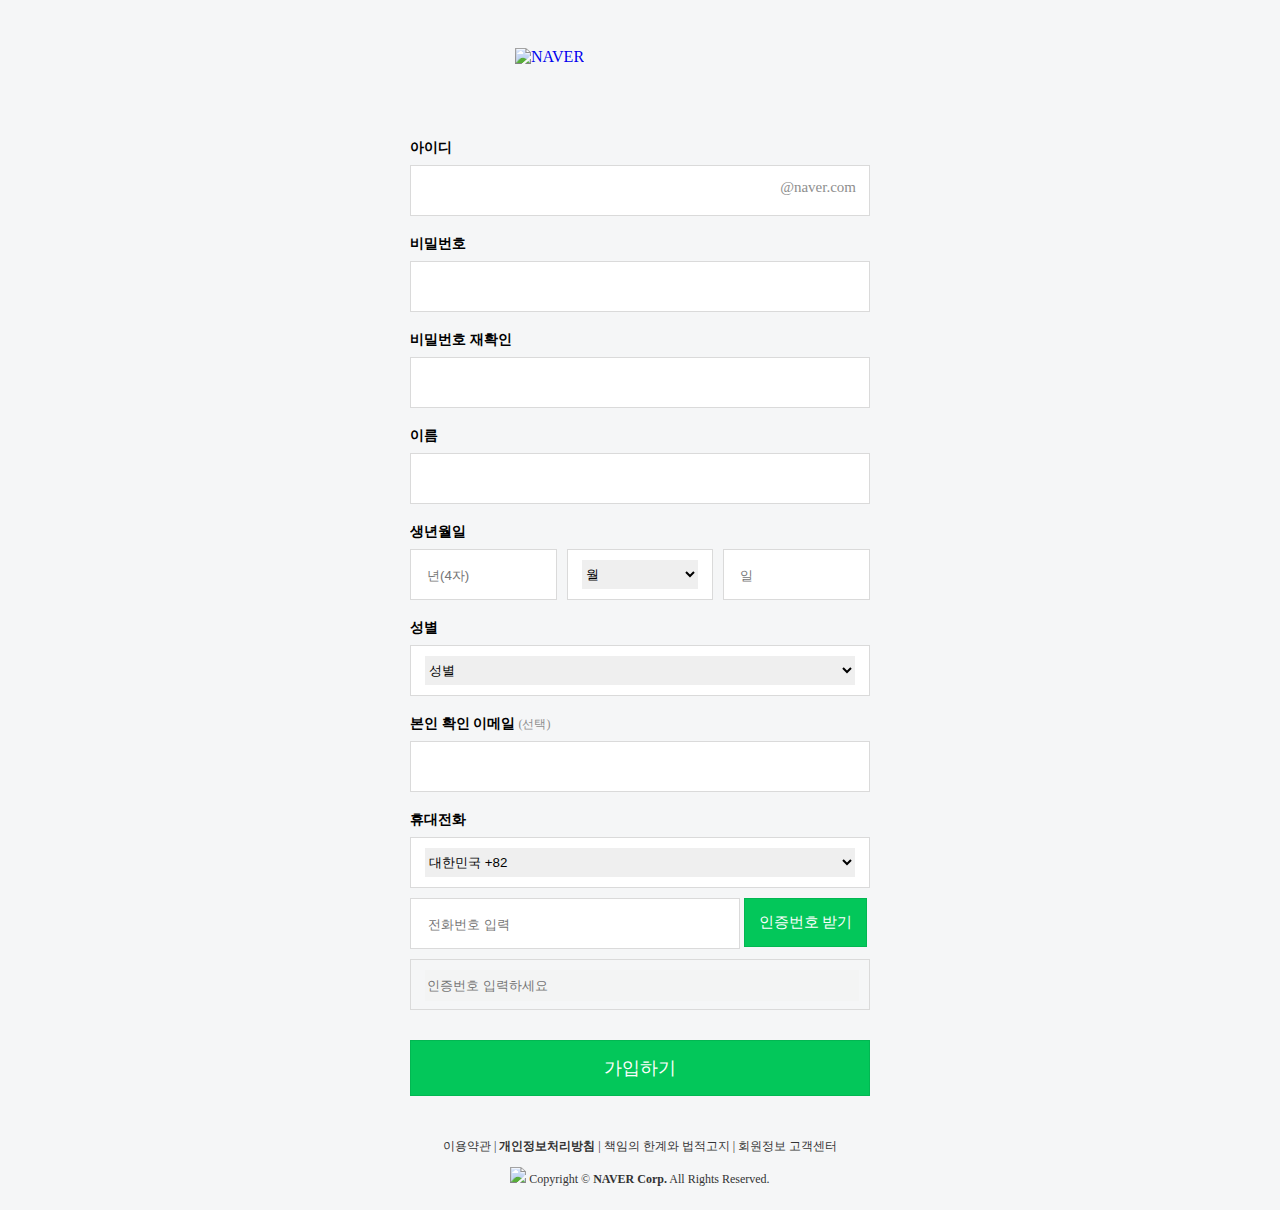
==== Naver_join_clone/index.html @ c31a553a "네이버 회원가입 클론 업로드" ====
<!--
 @filename    : index.html
 @author      : 한송희 (onee.ssong@gmail.com)
 @description : Naver 회원가입 페이지의 구조 구현
-->

<!DOCTYPE html>
<html lang="en">
<head>
    <meta charset="UTF-8">
    <meta http-equiv="X-UA-Compatible" content="IE=edge">
    <meta name="viewport" content="width=device-width, initial-scale=1.0">
    <title>네이버 : 회원가입</title>
    <link rel="stylesheet" type="text/css" href="css/style.css">
</head>
<body>
   <div id="wrap">
        <!-- HEADER -->
        <div id="header" class="logo_div">
            <div class="logo">
                <a href="https://www.naver.com/"><img src="/img/m_logo_naver.png" alt="NAVER"></a>
            </div>
        </div>

        <!-- CONTAINER -->
        <form id="join_form">
            <div id="container">
                <div id="content">
                    
                    <!-- 아이디 -->
                    <div class="group">
                        <div class="join_group">
                            <h3 class="join_title">아이디</h3>
                            <span class="input id_input">
                                <input type="text" id="id" class="int" title="ID" />
                                <span class="com">@naver.com</span>
                            </span>
                        </div>
                    </div>

                    <!-- 비밀번호 -->
                    <div class="group">
                        <div class="join_group">
                            <h3 class="join_title">비밀번호</h3>
                            <span class="input pw_input">
                                <input type="password" id="pw" class="int" title="PassWord" />
                            </span>
                        </div>
                    </div>

                    <!-- 비밀번호 확인 -->
                    <div class="group">
                        <div class="join_group">
                            <h3 class="join_title">비밀번호 재확인</h3>
                            <span class="input pw_input_re">
                                <input type="password" id="pw_re" class="int" title="PassWord" />
                            </span>
                        </div>
                    </div>
                    
                    <!-- 이름 -->
                    <div class="group">
                        <div class="join_group">
                            <h3 class="join_title">이름</h3>
                            <span class="input name_input">
                                <input type="text" id="name" class="int" title="NAME" />
                            </span>
                        </div>
                    </div>

                    <!-- 생년월일 -->
                    <div class="group">
                        <div class="join_group">
                            <h3 class="join_title">생년월일</h3>
                            <div class="bir_yy">
                                <span class="input">
                                    <input type="text" id="yy" class="int" title="YEAR" placeholder="년(4자)" />
                                </span>
                            </div>

                            <div class="bir_mm">
                                <span class="input">
                                    <select id="mm" class="select">
                                        <option value=''>월</option>
                                        <option value="01">1</option>
                                        <option value="02">2</option>
                                        <option value="03">3</option>
                                        <option value="04">4</option>
                                        <option value="05">5</option>
                                        <option value="06">6</option>
                                        <option value="07">7</option>
                                        <option value="08">8</option>
                                        <option value="09">9</option>
                                        <option value="10">10</option>
                                        <option value="11">11</option>
                                        <option value="12">12</option>
                                    </select>
                                </span>
                            </div>

                            <div class="bir_dd">
                                <span class="input">
                                    <input type="text" id="dd" class="int" title="DAY" placeholder="일" />
                                </span>
                            </div>
                        </div>
                    </div>

                    <!-- 성별 -->
                    <div class="group">
                        <div class="join_group">
                            <h3 class="join_title">성별</h3>
                            <span class="input_s gender_input">
                                <select id="gender" class="select">
                                    <option value=''>성별</option>
                                    <option value="F">여성</option>
                                    <option value="M">남성</option>
                                    <option value="U">선택 안함</option>
                                </select>
                            </span>
                        </div>
                    </div>

                    <!-- 이메일 -->
                    <div class="group">
                        <div class="join_group">
                            <label for="email">
                                <h3 class="join_title">본인 확인 이메일 <span class="op">(선택)</span></h3>
                            </label>
                            <span class="input email_input">
                                <input type="email" id="email" class="int" title="EMAIL" />
                            </span>
                        </div>
                    </div>

                    <!-- 휴대폰 -->
                    <div class="group">
                        <div class="join_group">
                            <h3 class="join_title">휴대전화</h3>
                            <div class="phone_input">
                                <span class="input phone_code">
                                    <select id="nationNo" name="nationNo" class="select">
                                        <option value="233">
                                            가나 +233
                                        </option>
                                        <option value="241">
                                            가봉 +241
                                        </option>
                                        <option value="592">
                                            가이아나 +592
                                        </option>
                                        <option value="220">
                                            감비아 +220
                                        </option>
                                        <option value="502">
                                            과테말라 +502
                                        </option>
                                        <option value="1671">
                                            괌 +1 671
                                        </option>
                                        <option value="1473">
                                            그레나다 +1 473
                                        </option>
                                        <option value="30">
                                            그리스 +30
                                        </option>
                                        <option value="224">
                                            기니 +224
                                        </option>
                                        <option value="245">
                                            기니비사우 +245
                                        </option>
                                        <option value="264">
                                            나미비아 +264
                                        </option>
                                        <option value="674">
                                            나우루 +674
                                        </option>
                                        <option value="234">
                                            나이지리아 +234
                                        </option>
                                        <option value="672">
                                            남극,오스트레일리아의외 +672
                                        </option>
                                        <option value="27">
                                            남아프리카공화국 +27
                                        </option>
                                        <option value="31">
                                            네덜란드 +31
                                        </option>
                                        <option value="599">
                                            네덜란드령보네르 +599
                                        </option>
                                        <option value="297">
                                            네덜란드령아루바 +297
                                        </option>
                                        <option value="977">
                                            네팔 +977
                                        </option>
                                        <option value="47">
                                            노르웨이 +47
                                        </option>
                                        <option value="64">
                                            뉴질랜드 +64
                                        </option>
                                        <option value="683">
                                            뉴질랜드령니우에 +683
                                        </option>
                                        <option value="690">
                                            뉴질랜드령토켈라우제도 +690
                                        </option>
                                        <option value="227">
                                            니제르 +227
                                        </option>
                                        <option value="505">
                                            니카라과 +505
                                        </option>
                                        <option value="82" selected="">
                                            대한민국 +82
                                        </option>
                                        <option value="45">
                                            덴마크 +45
                                        </option>
                                        <option value="299">
                                            덴마크령그린란드 +299
                                        </option>
                                        <option value="298">
                                            덴마크령페로제도 +298
                                        </option>
                                        <option value="1809">
                                            도미니카공화국 +1 809
                                        </option>
                                        <option value="1829">
                                            도미니카공화국 2 +1 829
                                        </option>
                                        <option value="1849">
                                            도미니카공화국 3 +1 849
                                        </option>
                                        <option value="49">
                                            독일 +49
                                        </option>
                                        <option value="670">
                                            동티모르 +670
                                        </option>
                                        <option value="856">
                                            라오스 +856
                                        </option>
                                        <option value="231">
                                            라이베리아 +231
                                        </option>
                                        <option value="371">
                                            라트비아 +371
                                        </option>
                                        <option value="7">
                                            러시아/카자흐스탄 +7
                                        </option>
                                        <option value="961">
                                            레바논 +961
                                        </option>
                                        <option value="266">
                                            레소토 +266
                                        </option>
                                        <option value="40">
                                            루마니아 +40
                                        </option>
                                        <option value="352">
                                            룩셈부르크 +352
                                        </option>
                                        <option value="250">
                                            르완다 +250
                                        </option>
                                        <option value="218">
                                            리비아 +218
                                        </option>
                                        <option value="370">
                                            리투아니아 +370
                                        </option>
                                        <option value="423">
                                            리히텐슈타인 +423
                                        </option>
                                        <option value="261">
                                            마다가스카르 +261
                                        </option>
                                        <option value="692">
                                            마셜제도공화국 +692
                                        </option>
                                        <option value="691">
                                            마이크로네시아연방 +691
                                        </option>
                                        <option value="853">
                                            마카오 +853
                                        </option>
                                        <option value="389">
                                            마케도니아공화국 +389
                                        </option>
                                        <option value="265">
                                            말라위 +265
                                        </option>
                                        <option value="60">
                                            말레이시아 +60
                                        </option>
                                        <option value="223">
                                            말리 +223
                                        </option>
                                        <option value="52">
                                            멕시코 +52
                                        </option>
                                        <option value="377">
                                            모나코 +377
                                        </option>
                                        <option value="212">
                                            모로코 +212
                                        </option>
                                        <option value="230">
                                            모리셔스 +230
                                        </option>
                                        <option value="222">
                                            모리타니아 +222
                                        </option>
                                        <option value="258">
                                            모잠비크 +258
                                        </option>
                                        <option value="382">
                                            몬테네그로 +382
                                        </option>
                                        <option value="373">
                                            몰도바 +373
                                        </option>
                                        <option value="960">
                                            몰디브 +960
                                        </option>
                                        <option value="356">
                                            몰타 +356
                                        </option>
                                        <option value="976">
                                            몽골 +976
                                        </option>
                                        <option value="1">
                                            미국/캐나다 +1
                                        </option>
                                        <option value="1670">
                                            미국령북마리아나제도 +1 670
                                        </option>
                                        <option value="95">
                                            미얀마 +95
                                        </option>
                                        <option value="678">
                                            바누아투 +678
                                        </option>
                                        <option value="973">
                                            바레인 +973
                                        </option>
                                        <option value="1246">
                                            바베이도스 +1 246
                                        </option>
                                        <option value="1242">
                                            바하마 +1 242
                                        </option>
                                        <option value="880">
                                            방글라데시 +880
                                        </option>
                                        <option value="229">
                                            베냉 +229
                                        </option>
                                        <option value="58">
                                            베네수엘라 +58
                                        </option>
                                        <option value="84">
                                            베트남 +84
                                        </option>
                                        <option value="32">
                                            벨기에 +32
                                        </option>
                                        <option value="375">
                                            벨라루스 +375
                                        </option>
                                        <option value="501">
                                            벨리즈 +501
                                        </option>
                                        <option value="387">
                                            보스니아헤르체고비나 +387
                                        </option>
                                        <option value="267">
                                            보츠와나 +267
                                        </option>
                                        <option value="591">
                                            볼리비아 +591
                                        </option>
                                        <option value="257">
                                            부룬디 +257
                                        </option>
                                        <option value="226">
                                            부르키나파소 +226
                                        </option>
                                        <option value="975">
                                            부탄 +975
                                        </option>
                                        <option value="359">
                                            불가리아 +359
                                        </option>
                                        <option value="55">
                                            브라질 +55
                                        </option>
                                        <option value="673">
                                            브루나이 +673
                                        </option>
                                        <option value="685">
                                            사모아 +685
                                        </option>
                                        <option value="966">
                                            사우디아라비아 +966
                                        </option>
                                        <option value="378">
                                            산마리노 +378
                                        </option>
                                        <option value="239">
                                            상투메프린시페 +239
                                        </option>
                                        <option value="221">
                                            세네갈 +221
                                        </option>
                                        <option value="381">
                                            세르비아 +381
                                        </option>
                                        <option value="248">
                                            세이셀 +248
                                        </option>
                                        <option value="1784">
                                            세인트빈센트그레나딘 +1 784
                                        </option>
                                        <option value="252">
                                            소말리아 +252
                                        </option>
                                        <option value="677">
                                            솔로몬제도 +677
                                        </option>
                                        <option value="249">
                                            수단 +249
                                        </option>
                                        <option value="597">
                                            수리남 +597
                                        </option>
                                        <option value="94">
                                            스리랑카 +94
                                        </option>
                                        <option value="268">
                                            스와질랜드 +268
                                        </option>
                                        <option value="46">
                                            스웨덴 +46
                                        </option>
                                        <option value="41">
                                            스위스 +41
                                        </option>
                                        <option value="34">
                                            스페인 +34
                                        </option>
                                        <option value="421">
                                            슬로바키아 +421
                                        </option>
                                        <option value="386">
                                            슬로베니아 +386
                                        </option>
                                        <option value="963">
                                            시리아 +963
                                        </option>
                                        <option value="232">
                                            시에라리온 +232
                                        </option>
                                        <option value="65">
                                            싱가포르 +65
                                        </option>
                                        <option value="971">
                                            아랍에미리트 +971
                                        </option>
                                        <option value="374">
                                            아르메니아 +374
                                        </option>
                                        <option value="54">
                                            아르헨티나 +54
                                        </option>
                                        <option value="1684">
                                            아메리칸사모아 +1 684
                                        </option>
                                        <option value="354">
                                            아이슬란드 +354
                                        </option>
                                        <option value="509">
                                            아이티 +509
                                        </option>
                                        <option value="353">
                                            아일랜드 +353
                                        </option>
                                        <option value="994">
                                            아제르바이잔 +994
                                        </option>
                                        <option value="93">
                                            아프가니스탄 +93
                                        </option>
                                        <option value="376">
                                            안도라 +376
                                        </option>
                                        <option value="355">
                                            알바니아 +355
                                        </option>
                                        <option value="213">
                                            알제리 +213
                                        </option>
                                        <option value="244">
                                            앙골라 +244
                                        </option>
                                        <option value="251">
                                            에디오피아 +251
                                        </option>
                                        <option value="291">
                                            에리트레아 +291
                                        </option>
                                        <option value="372">
                                            에스토니아 +372
                                        </option>
                                        <option value="593">
                                            에콰도르 +593
                                        </option>
                                        <option value="503">
                                            엘살바도르 +503
                                        </option>
                                        <option value="44">
                                            영국 +44
                                        </option>
                                        <option value="290">
                                            영국령세인트헬레나 +290
                                        </option>
                                        <option value="246">
                                            영국령인도양지역 +246
                                        </option>
                                        <option value="350">
                                            영국령지브롤터 +350
                                        </option>
                                        <option value="500">
                                            영국령포클랜드제도 +500
                                        </option>
                                        <option value="967">
                                            예멘 +967
                                        </option>
                                        <option value="968">
                                            오만 +968
                                        </option>
                                        <option value="43">
                                            오스트리아 +43
                                        </option>
                                        <option value="504">
                                            온두라스 +504
                                        </option>
                                        <option value="962">
                                            요르단 +962
                                        </option>
                                        <option value="256">
                                            우간다 +256
                                        </option>
                                        <option value="598">
                                            우루과이 +598
                                        </option>
                                        <option value="998">
                                            우즈베키스탄 +998
                                        </option>
                                        <option value="380">
                                            우크라이나 +380
                                        </option>
                                        <option value="964">
                                            이라크 +964
                                        </option>
                                        <option value="98">
                                            이란 +98
                                        </option>
                                        <option value="972">
                                            이스라엘 +972
                                        </option>
                                        <option value="20">
                                            이집트 +20
                                        </option>
                                        <option value="39">
                                            이탈리아 +39
                                        </option>
                                        <option value="91">
                                            인도 +91
                                        </option>
                                        <option value="62">
                                            인도네시아 +62
                                        </option>
                                        <option value="81">
                                            일본 +81
                                        </option>
                                        <option value="1876">
                                            자메이카 +1 876
                                        </option>
                                        <option value="260">
                                            잠비아 +260
                                        </option>
                                        <option value="240">
                                            적도기니 +240
                                        </option>
                                        <option value="995">
                                            조지아 +995
                                        </option>
                                        <option value="86">
                                            중국 +86
                                        </option>
                                        <option value="236">
                                            중앙아프리카공화국 +236
                                        </option>
                                        <option value="253">
                                            지부티 +253
                                        </option>
                                        <option value="263">
                                            짐바브웨 +263
                                        </option>
                                        <option value="235">
                                            차드 +235
                                        </option>
                                        <option value="420">
                                            체코 +420
                                        </option>
                                        <option value="56">
                                            칠레 +56
                                        </option>
                                        <option value="237">
                                            카메룬 +237
                                        </option>
                                        <option value="238">
                                            카보베르데 +238
                                        </option>
                                        <option value="974">
                                            카타르 +974
                                        </option>
                                        <option value="855">
                                            캄보디아왕국 +855
                                        </option>
                                        <option value="254">
                                            케냐 +254
                                        </option>
                                        <option value="269">
                                            코모로,마요트 +269
                                        </option>
                                        <option value="506">
                                            코스타리카 +506
                                        </option>
                                        <option value="225">
                                            코트디부아르 +225
                                        </option>
                                        <option value="57">
                                            콜롬비아 +57
                                        </option>
                                        <option value="242">
                                            콩고 +242
                                        </option>
                                        <option value="243">
                                            콩고민주공화국 +243
                                        </option>
                                        <option value="53">
                                            쿠바 +53
                                        </option>
                                        <option value="965">
                                            쿠웨이트 +965
                                        </option>
                                        <option value="682">
                                            쿡제도 +682
                                        </option>
                                        <option value="385">
                                            크로아티아 +385
                                        </option>
                                        <option value="996">
                                            키르기스스탄 +996
                                        </option>
                                        <option value="686">
                                            키리바시 +686
                                        </option>
                                        <option value="357">
                                            키프로스 +357
                                        </option>
                                        <option value="886">
                                            타이완 +886
                                        </option>
                                        <option value="992">
                                            타지키스탄 +992
                                        </option>
                                        <option value="255">
                                            탄자니아 +255
                                        </option>
                                        <option value="66">
                                            태국 +66
                                        </option>
                                        <option value="90">
                                            터키 +90
                                        </option>
                                        <option value="228">
                                            토고 +228
                                        </option>
                                        <option value="676">
                                            통가 +676
                                        </option>
                                        <option value="993">
                                            투르크메니스탄 +993
                                        </option>
                                        <option value="216">
                                            튀니지 +216
                                        </option>
                                        <option value="1868">
                                            트리니다드토바고 +1 868
                                        </option>
                                        <option value="507">
                                            파나마 +507
                                        </option>
                                        <option value="595">
                                            파라과이 +595
                                        </option>
                                        <option value="92">
                                            파키스탄 +92
                                        </option>
                                        <option value="675">
                                            파푸아뉴기니 +675
                                        </option>
                                        <option value="680">
                                            팔라우 +680
                                        </option>
                                        <option value="970">
                                            팔레스타인 +970
                                        </option>
                                        <option value="51">
                                            페루 +51
                                        </option>
                                        <option value="351">
                                            포르투갈 +351
                                        </option>
                                        <option value="48">
                                            폴란드 +48
                                        </option>
                                        <option value="1787">
                                            푸에르토리코 +1 787
                                        </option>
                                        <option value="33">
                                            프랑스 +33
                                        </option>
                                        <option value="590">
                                            프랑스령과들루프 +590
                                        </option>
                                        <option value="594">
                                            프랑스령기아나 +594
                                        </option>
                                        <option value="687">
                                            프랑스령뉴칼레도니아 +687
                                        </option>
                                        <option value="262">
                                            프랑스령레위니옹 +262
                                        </option>
                                        <option value="596">
                                            프랑스령마르티니크 +596
                                        </option>
                                        <option value="508">
                                            프랑스령생피에르미클롱 +508
                                        </option>
                                        <option value="681">
                                            프랑스령월리스푸투나제 +681
                                        </option>
                                        <option value="689">
                                            프랑스령폴리네시아 +689
                                        </option>
                                        <option value="679">
                                            피지 +679
                                        </option>
                                        <option value="358">
                                            핀란드 +358
                                        </option>
                                        <option value="63">
                                            필리핀 +63
                                        </option>
                                        <option value="36">
                                            헝가리 +36
                                        </option>
                                        <option value="61">
                                            호주 +61
                                        </option>
                                        <option value="852">
                                            홍콩 +852
                                        </option>
                                </select>
                                </span>
                            </div>

                            <div class="phone_input">
                                <span class="input input_m">
                                    <input type="tel" id="phoneNo" placeholder="전화번호 입력" class="int" />
                                </span>
                                <a href="#" id="sendBtn" class="btn_input">
                                    <span>인증번호 받기</span>
                                </a>
                            </div>


                            <div class="phone_input">
                                <span id="inputCode" class="input">
                                    <input type="text" id="codeNo" class="codeno" placeholder="인증번호 입력하세요" disabled/>
                                </span>
                            </div>
                        </div>
                    </div>

                    <!-- 제출 버튼 -->
                    <div class="group">
                        <div class="join_group">
                            <div class="join_btn">
                                <button type="submit" id="btnJoin" class="btn_type btn_primary">
                                    <span>가입하기</span>
                                </button>
                            </div>
                        </div>
                    </div>
                </div>
            </div>
        </form>

        <!-- FOOTER -->
        <div id="footer">
            <ul>
                <li><a href="http://policy.naver.com/rules/service.html">이용약관</a></li>
                <li>|</li>
                <li><strong><a href="http://policy.naver.com/policy/privacy.html">개인정보처리방침</a></strong></li>
                <li>|</li>
                <li><a href="http://policy.naver.com/rules/disclaimer.html">책임의 한계와 법적고지</a></li>
                <li>|</li>
                <li><a href="https://help.naver.com/support/alias/membership/p.membership/p.membership_26.naver" target="_blank">회원정보 고객센터</a></li>
            </ul>

            <address>
                <a href="https://www.navercorp.com/" class="logo">
                    <img src="/img/m_logo_naver.png" width="60px">
                </a>
        
                <span class="copy">Copyright</span>
                <span class="u_cri">©</span>
                <a href="https://www.navercorp.com/" class="u_cra">NAVER Corp.</a>
                <span class="all">All Rights Reserved.</span>
            </address>
        </div>
   </div>


   <script src="regex_helper.js"></script>
   <script type="text/javascript">

       /** 유효성 검사 */
       document.querySelector('#join_form').addEventListener("submit", e => {
           e.preventDefault();

           const regexHelper = new RegexHelper();

           /** 아이디 검사 */
            if (!regexHelper.value("#id", "아이디를 입력하세요.")) {return false;}
            if (!regexHelper.min_length("#id", 5, "아이디는 최소 5자 이상 입력 가능합니다.")) {return false;}
            if (!regexHelper.max_length("#id", 20, "아이디는 최대 20자까지 입력 가능합니다.")) {return false;}
            if (!regexHelper.eng_nump("#id", "아이디는 영문 소문자, 숫자와 특수기호(_),(-)만 사용 가능합니다.")) {return false;}

            /** 비밀번호 검사 */
            if (!regexHelper.value("#pw", "비밀번호를 입력하세요.")) {return false;}
            if (!regexHelper.min_length("#pw", 8, "비밀번호는 최소 8자 이상 입력 가능합니다.")) {return false;}
            if (!regexHelper.max_length("#pw", 16, "비밀번호는 최대 16자까지 입력 가능합니다.")) {return false;}
            if (!regexHelper.compare_to("#pw", "#pw_re", "비밀번호 확인이 잘못되었습니다")) {return false;}

            /** 이름 검사 */
            if (!regexHelper.value("#name", "이름을 입력하세요.")) {return false;}
            if (!regexHelper.min_length("#name", 2, "이름은 최소 2자 이상 입력 가능합니다.")) {return false;}
            if (!regexHelper.max_length("#name", 20, "이름은 최대 20자까지 입력 가능합니다.")) {return false;}
            if (!regexHelper.kor_eng("#name", "이름은 한글과 영문만 입력 가능합니다.")) {return false;}

            /** 생년월일 검사 */
            if (!regexHelper.value("#yy", "태어난 년도 4자리를 정확하게 입력하세요.")) {return false;}
            if (!regexHelper.num("#yy", "태어난 년도는 숫자만 입력 가능합니다.")) {return false;}
            if (!regexHelper.min_length("#yy", 4, "태어난 년도를 4자리로 입력하세요.")) {return false;}
            if (!regexHelper.max_length("#yy", 4, "태어난 년도를 4자리로 입력하세요.")) {return false;}
            if (!regexHelper.value("#mm", "태어난 달을 선택하세요.")) {return false;}
            if (!regexHelper.value("#dd", "태어난 일을 정확하게 입력하세요.")) {return false;}
            if (!regexHelper.num("#dd", "태어난 일은 숫자만 입력 가능합니다.")) {return false;}
            if (!regexHelper.min_length("#dd", 1, "태어난 일을 1자리 이상 입력하세요.")) {return false;}
            if (!regexHelper.max_length("#dd", 2, "태어난 일을 최대 2자리까지 입력 가능합니다.")) {return false;}

            /** 성별 검사 */
            if (!regexHelper.value("#gender", "성별을 선택하세요.")) {return false;}

            /** 이메일 검사 */
            if (!regexHelper.value("#email", "이메일을 입력하세요.")) {return false;}
            if (!regexHelper.email("#email", "이메일 주소가 잘못되었습니다.")) {return false;}

            /** 연락처 검사 */
            if (!regexHelper.value("#nationNo", "국가를 선택하세요.")) {return false;}
            if (!regexHelper.value("#phoneNo", "연락처를 입력하세요.")) {return false;}
            if (!regexHelper.cellphone("#phoneNo", "연락처가 잘못되었습니다.")) {return false;}

            /** 처리 완료 */
            alert("가입이 완료되었습니다.");
       });
   </script>
</body>
</html>
---- Naver_join_clone/css/style.css ----
/**
 * @filename    : style.css
 * @author      : 한송희 (onee.ssong@gmail.com)
 * @description : Naver 회원가입 페이지의 스타일 적용 코드 모음
 */

@charset "UTF-8";

/** ALL */
html {
    background-color: #F5F6F7;
}
a {
    text-decoration: none;
}

h1 {
    font-weight: bold;
}

.group {
    overflow: hidden;
    width: 100%;
}

.join_title {
    margin: 19px 0 8px;
    font-size: 14px;
    font-weight: 700;
}

#container {
    min-width: 220px;
    margin: 0 15px;
}

#content {
    max-width: 460px;
    width: auto;
    margin: 0 auto;
}

.select {
    width: 100%;
    height: 29px;
    color: black;
    border: none;
    border-radius: 0;
}

.select:focus {
    outline: none;
}

.codeno {
    width: 100%;
    height: 29px;
    border: none;
    border-radius: 0;
}

.input {
    display: block;
    position: relative;
    width: 100%;
    height: 51px;
    border: 1px solid #dadada;
    background: white;

    padding: 10px 14px;
    box-sizing: border-box;
}

.input_s {
    display: block;
    position: relative;
    width: 100%;
    height: 51px;
    border: 1px solid #dadada;
    background: white;

    padding: 10px 14px 10px 14px;
    box-sizing: border-box;
}

.int {
    display: block;
    position: relative;
    width: 100%;
    height: 29px;
    border: none;
}

.int:focus {
    outline: none;
}

/** wrap */
#wrap {
    min-width: 250px;
    width: 100%;
    display: block;
}


/** HEADER */
#header {
    min-width: 220px;
    margin: 0 15px;
    display: block;

    position: relative;
    overflow: hidden;
    padding: 40px 0 40px;
}

/** 로고 */
#header .logo {
    width: 250px;
    height: 32px;
    background-size: 165px auto;

    display: block;
    margin: 0 auto;
}

#header .logo img {
    width: 100%;
    height: 45px;
}

/** 아이디 */
.id_input {
    background: white;

}

.com {
    position: absolute;
    top: 13px;
    right: 13px;
    font-size: 15px;
    color: #8e8e8e;
}

/** 생년월일 */
.bir_yy {
    display: table-cell;
    width: 147px;
    vertical-align: middle;
}

.bir_mm {
    display: table-cell;
    width: 147px;
    vertical-align: middle;
    padding-left: 10px;
}

.bir_dd {
    display: table-cell;
    width: 147px;
    vertical-align: middle;
    padding-left: 10px;
}


/** 본인확인 이메일 */
.op {
    font-size: 12px;
    font-weight: 400;
    color: #8e8e8e;
}


/** 휴대전화 */
.phone_input {
    padding-bottom: 10px;
}


/** 전화번호 입력 */
.input_m {
    display: inline-block;
    width: 330px;
    padding: 10px 15px;
    vertical-align: top;
}


/** 인증번호 받기 */
.btn_input {
    display: inline-block;
    top: 0;
    right: 0;
    width: 115px;
    text-align: center;

    padding: 14px 3px;
    font-size: 18px;
    text-align: center;

    color: white;
    font-size: 15px;
    border: 1px solid rgba(0,0,0,.08);
    background-color: #03c75a;
}

/** 인증번호 입력 */
#inputCode {
    background-color: #F5F6F7;
}

.input_code {
    background-color: #F5F6F7;
}

/** 제출 버튼 */
.join_btn {
    padding-top: 20px;
}

#btnJoin {
    display: block;
    width: 100%;
    padding: 15px 0 15px 0;
    font-size: 18px;
    text-align: center;

    color: white;
    border: 1px solid rgba(0,0,0,.08);
    background-color: #03c75a;
}


/** FOOTER */
#footer {
    padding-top: 30px;
    padding-bottom: 15px;
}

#footer * {
    text-align: center;
    list-style: none;

    font-size: 12px;
    color: #333;
}

#footer ul {
    padding: 0;
}

#footer li {
    display: inline;
    position: relative;
    
}

#footer address {
    font-style: normal;
}

#footer .u_cra {
    font-weight: 700;
}

#footer .u_cra:hover {
    color: #03c75a;
    text-decoration: underline;
}
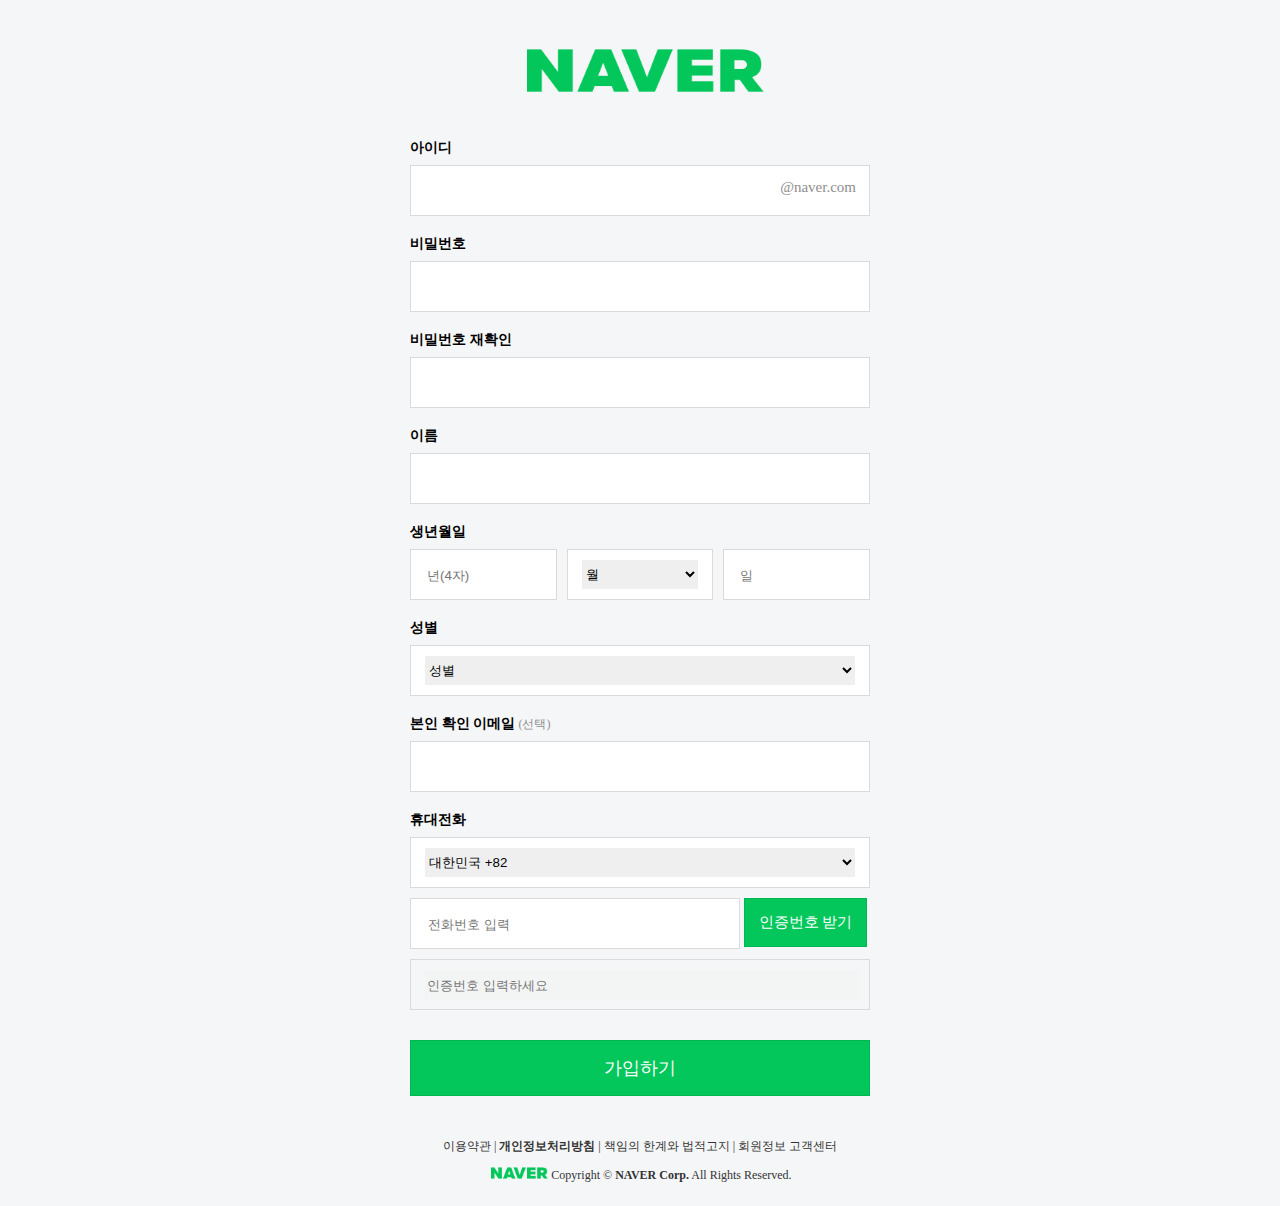
==== commit d2124858: "img 경로 수정" ====
--- a/Naver_join_clone/index.html
+++ b/Naver_join_clone/index.html
@@ -11,14 +11,14 @@
     <meta http-equiv="X-UA-Compatible" content="IE=edge">
     <meta name="viewport" content="width=device-width, initial-scale=1.0">
     <title>네이버 : 회원가입</title>
-    <link rel="stylesheet" type="text/css" href="css/style.css">
+    <link rel="stylesheet" type="text/css" href="./css/style.css">
 </head>
 <body>
    <div id="wrap">
         <!-- HEADER -->
         <div id="header" class="logo_div">
             <div class="logo">
-                <a href="https://www.naver.com/"><img src="/img/m_logo_naver.png" alt="NAVER"></a>
+                <a href="https://www.naver.com/"><img src="./img/m_logo_naver.png" alt="NAVER"></a>
             </div>
         </div>
 
@@ -832,7 +832,7 @@
 
             <address>
                 <a href="https://www.navercorp.com/" class="logo">
-                    <img src="/img/m_logo_naver.png" width="60px">
+                    <img src="./img/m_logo_naver.png" width="60px">
                 </a>
         
                 <span class="copy">Copyright</span>
